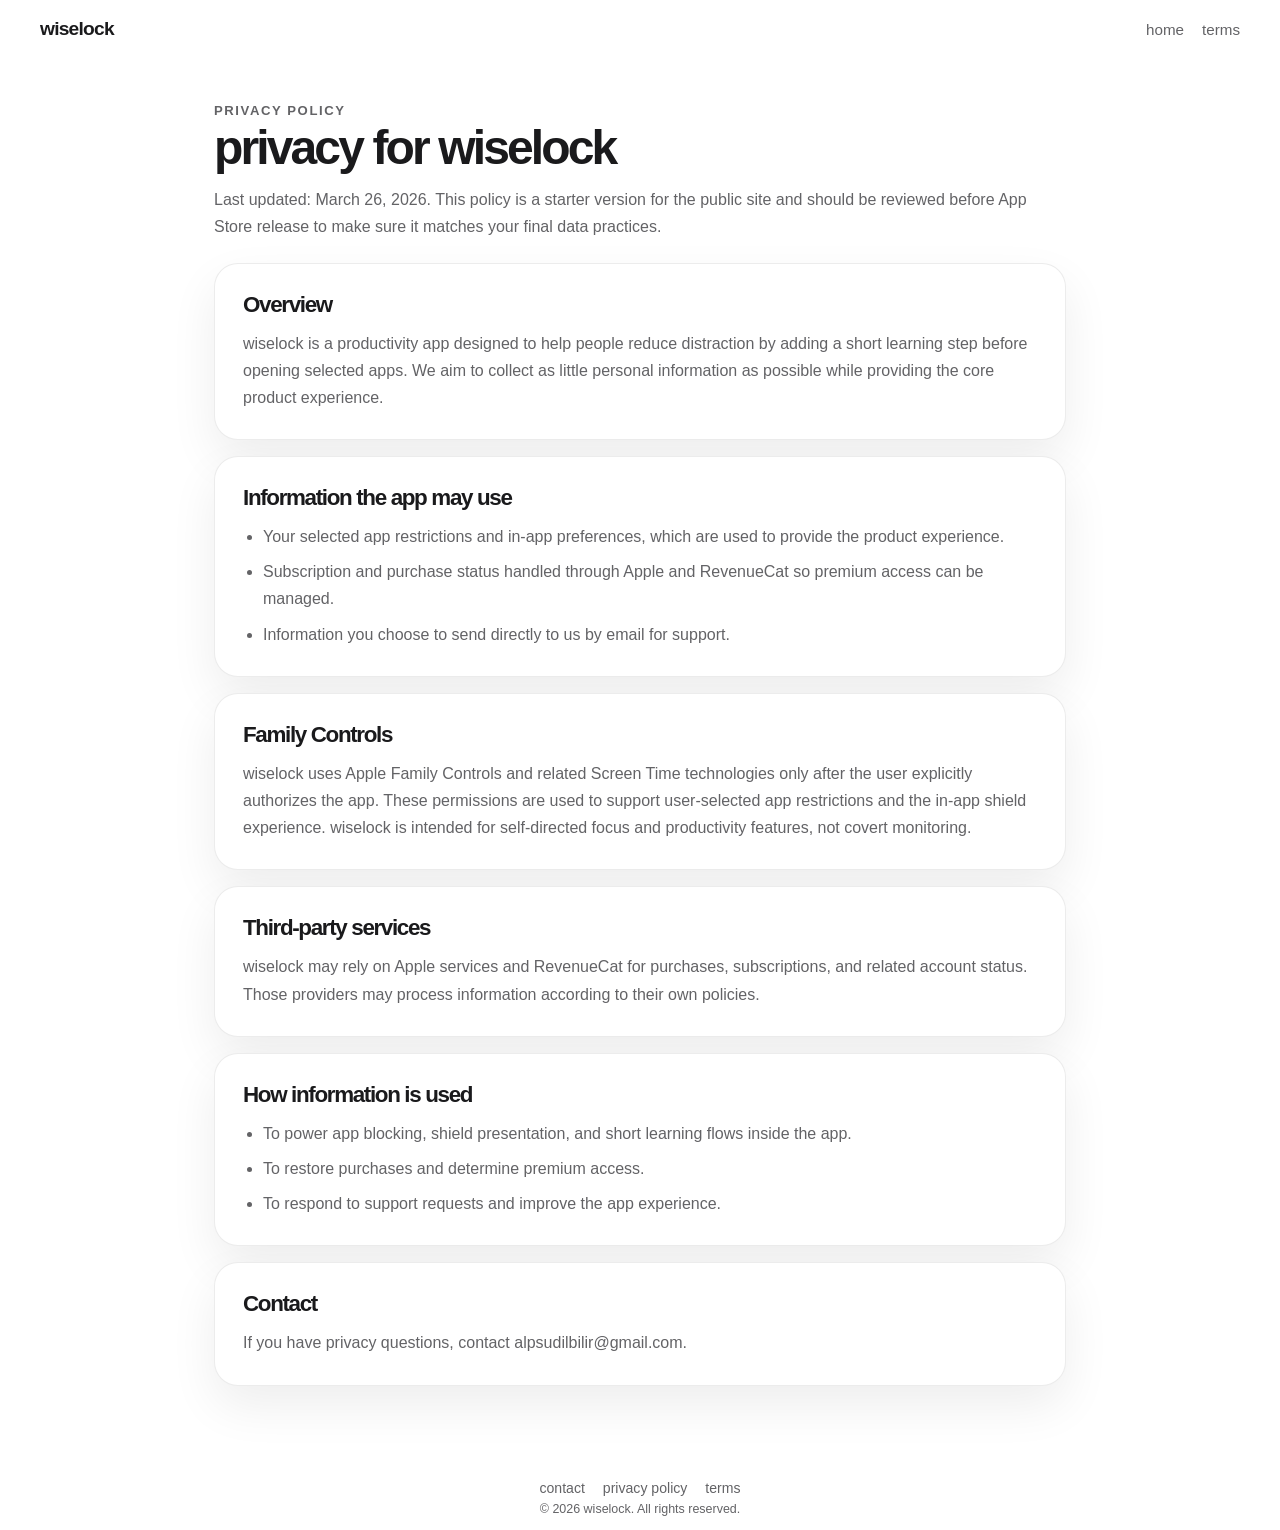
==== privacy/index.html @ d575c161 "Initial commit - wiselock landing page Made-with: Cursor" ====
<!DOCTYPE html>
<html lang="en">
<head>
  <meta charset="UTF-8">
  <meta name="viewport" content="width=device-width, initial-scale=1.0">
  <title>wiselock privacy</title>
  <meta name="description" content="Privacy policy for wiselock.">
  <link rel="icon" type="image/png" sizes="32x32" href="/favicon-32.png">
  <link rel="icon" type="image/png" sizes="180x180" href="/favicon.png">
  <link rel="apple-touch-icon" href="/favicon.png">
  <link rel="stylesheet" href="/styles.css">
</head>
<body>
  <div class="site-shell">
    <header class="site-header">
      <a class="brand" href="/">wiselock</a>
      <nav class="site-nav" aria-label="Primary">
        <a href="/">home</a>
        <a href="/terms/">terms</a>
      </nav>
    </header>

    <main class="legal-shell">
      <div class="legal-header">
        <p class="eyebrow">privacy policy</p>
        <h1>privacy for wiselock</h1>
        <p>
          Last updated: March 26, 2026. This policy is a starter version for the public site and should
          be reviewed before App Store release to make sure it matches your final data practices.
        </p>
      </div>

      <section class="legal-card">
        <h2>Overview</h2>
        <p class="legal-copy">
          wiselock is a productivity app designed to help people reduce distraction by adding a short
          learning step before opening selected apps. We aim to collect as little personal information
          as possible while providing the core product experience.
        </p>
      </section>

      <section class="legal-card">
        <h2>Information the app may use</h2>
        <ul class="legal-list">
          <li>Your selected app restrictions and in-app preferences, which are used to provide the product experience.</li>
          <li>Subscription and purchase status handled through Apple and RevenueCat so premium access can be managed.</li>
          <li>Information you choose to send directly to us by email for support.</li>
        </ul>
      </section>

      <section class="legal-card">
        <h2>Family Controls</h2>
        <p class="legal-copy">
          wiselock uses Apple Family Controls and related Screen Time technologies only after the user
          explicitly authorizes the app. These permissions are used to support user-selected app
          restrictions and the in-app shield experience. wiselock is intended for self-directed focus
          and productivity features, not covert monitoring.
        </p>
      </section>

      <section class="legal-card">
        <h2>Third-party services</h2>
        <p class="legal-copy">
          wiselock may rely on Apple services and RevenueCat for purchases, subscriptions, and related
          account status. Those providers may process information according to their own policies.
        </p>
      </section>

      <section class="legal-card">
        <h2>How information is used</h2>
        <ul class="legal-list">
          <li>To power app blocking, shield presentation, and short learning flows inside the app.</li>
          <li>To restore purchases and determine premium access.</li>
          <li>To respond to support requests and improve the app experience.</li>
        </ul>
      </section>

      <section class="legal-card">
        <h2>Contact</h2>
        <p class="legal-copy">
          If you have privacy questions, contact
          <a href="mailto:alpsudilbilir@gmail.com">alpsudilbilir@gmail.com</a>.
        </p>
      </section>
    </main>

    <footer class="site-footer site-footer--centered">
      <div class="footer-inner">
        <nav class="footer-links" aria-label="Footer">
          <a href="mailto:alpsudilbilir@gmail.com?subject=wiselock%20support">contact</a>
          <a href="/privacy/">privacy policy</a>
          <a href="/terms/">terms</a>
        </nav>
        <p class="footer-legal">© 2026 wiselock. All rights reserved.</p>
      </div>
    </footer>
  </div>
</body>
</html>
---- styles.css ----
:root {
  --accent: #ff5757;
  --accent-soft: rgba(255, 87, 87, 0.12);
  --text: #1a1a1c;
  --muted: #636366;
  --border: rgba(20, 20, 20, 0.08);
  --surface: #ffffff;
  --page: #ffffff;
  --shadow: 0 20px 48px rgba(20, 20, 20, 0.07);
  --radius-lg: 24px;
  --font-rounded: "SF Pro Rounded", "SF Pro Display", "SF Pro Text", ui-rounded, -apple-system, BlinkMacSystemFont, "Segoe UI", sans-serif;
}

* {
  box-sizing: border-box;
}

html, body {
  margin: 0;
}

html.page-home, .page-home body {
  height: 100%;
  overflow: hidden;
}

body {
  font-family: var(--font-rounded);
  color: var(--text);
  background: var(--page);
}

a {
  color: inherit;
  text-decoration: none;
}

/* ── shell ── */

.site-shell {
  width: min(1200px, calc(100% - 40px));
  margin: 0 auto;
  display: flex;
  flex-direction: column;
}

.site-shell--home {
  height: 100vh;
}


/* ── header / navbar ── */

.site-header {
  display: flex;
  align-items: center;
  justify-content: space-between;
  padding: 18px 0 0;
  flex-shrink: 0;
}

.brand {
  display: inline-flex;
  align-items: center;
  gap: 10px;
  font-size: 1.2rem;
  font-weight: 700;
  letter-spacing: -0.04em;
}

.brand-icon {
  display: block;
  width: 40px;
  height: 40px;
  border-radius: 10px;
  box-shadow: 0 2px 8px rgba(20, 20, 20, 0.08);
}

.brand-lock {
  color: var(--accent);
}

.brand:hover {
  color: var(--accent);
}

/* ── hero / main area ── */

.site-shell--home main {
  flex: 1;
  display: flex;
  align-items: center;
  min-height: 0;
}

.hero-main {
  display: grid;
  grid-template-columns: 1.1fr 0.9fr;
  gap: 16px;
  align-items: center;
  width: 100%;
}

.hero-copy {
  min-width: 0;
  text-align: center;
}

.hero-lead {
  position: relative;
  margin: 0;
  color: var(--text);
  font-size: clamp(2.2rem, 4.8vw, 3.4rem);
  font-weight: 600;
  letter-spacing: -0.04em;
  line-height: 1.22;
  min-height: 3em;
}

.hero-lead-highlight {
  color: var(--accent);
  font-weight: 700;
}

.hero-actions {
  margin-top: 36px;
  display: flex;
  justify-content: center;
}

.app-store-badge-link {
  display: inline-block;
  line-height: 0;
  transition: transform 160ms ease, opacity 160ms ease;
}

.app-store-badge-link:hover {
  transform: translateY(-2px);
  opacity: 0.92;
}

.app-store-badge-img {
  display: block;
  width: auto;
  height: 72px;
}

/* ── phone screenshot ── */

.hero-device-shot {
  margin: 0;
  justify-self: end;
  align-self: center;
  max-width: min(320px, 100%);
  border-radius: 50px;
  overflow: hidden;
  line-height: 0;
  filter: drop-shadow(0 22px 40px rgba(20, 20, 20, 0.14));
}

.hero-screenshot {
  display: block;
  width: 100%;
  height: auto;
  border-radius: 50px;
}

/* ── sr-only ── */

.sr-only {
  position: absolute;
  width: 1px;
  height: 1px;
  padding: 0;
  margin: -1px;
  overflow: hidden;
  clip: rect(0, 0, 0, 0);
  white-space: nowrap;
  border: 0;
}

/* ── typewriter ── */

.hero-typewriter {
  position: relative;
}

.typewriter-cursor {
  display: inline-block;
  margin-left: 3px;
  width: 2px;
  height: 0.72em;
  vertical-align: -0.08em;
  border-radius: 1px;
  background: var(--accent);
  animation: typewriter-cursor-blink 0.75s step-end infinite;
}

.typewriter-cursor--done {
  opacity: 0;
  width: 0;
  margin: 0;
  animation: none;
}

@keyframes typewriter-cursor-blink {
  50% {
    opacity: 0;
  }
}

@media (prefers-reduced-motion: reduce) {
  .typewriter-cursor {
    animation: none;
  }

  .typewriter-cursor--done {
    opacity: 0;
    width: 0;
    margin: 0;
  }
}

/* ── footer ── */

.site-footer {
  padding: 14px 0;
  flex-shrink: 0;
}

.site-footer--centered {
  display: flex;
  flex-direction: column;
  align-items: center;
  text-align: center;
}

.footer-inner {
  display: flex;
  flex-direction: column;
  align-items: center;
  gap: 6px;
}

.footer-links {
  display: flex;
  align-items: center;
  gap: 18px;
}

.footer-links a {
  color: var(--muted);
  font-size: 0.88rem;
}

.footer-links a:hover {
  color: var(--accent);
}

.footer-legal {
  margin: 0;
  font-size: 0.78rem;
  color: var(--muted);
}

/* ── legal pages ── */

.site-nav {
  display: flex;
  align-items: center;
  gap: 18px;
}

.site-nav a {
  color: var(--muted);
  font-size: 0.95rem;
}

.site-nav a:hover {
  color: var(--accent);
}

.legal-copy,
.legal-list {
  margin: 0;
  color: var(--muted);
  line-height: 1.7;
}

.legal-shell {
  padding: 48px 4px 0;
  max-width: 860px;
  margin: 0 auto;
}

.eyebrow {
  margin: 0 0 12px;
  color: var(--accent);
  font-size: 0.82rem;
  font-weight: 700;
  letter-spacing: 0.12em;
  text-transform: uppercase;
}

.legal-shell h1,
.legal-shell h2 {
  margin: 0;
  letter-spacing: -0.06em;
}

.legal-header {
  margin-bottom: 22px;
}

.legal-header p {
  margin: 12px 0 0;
  color: var(--muted);
  line-height: 1.7;
}

.legal-card {
  border: 1px solid var(--border);
  background: var(--surface);
  box-shadow: var(--shadow);
  margin-bottom: 16px;
  padding: 28px;
  border-radius: var(--radius-lg);
}

.legal-shell h1 {
  font-size: clamp(2rem, 4vw, 3rem);
  line-height: 1.08;
}

.legal-card h2 {
  font-size: 1.4rem;
  margin: 0;
  letter-spacing: -0.06em;
}

.legal-card > * + * {
  margin-top: 12px;
}

.legal-list {
  padding-left: 20px;
}

.legal-list li + li {
  margin-top: 8px;
}

.site-shell:not(.site-shell--home) .site-footer {
  margin-top: 64px;
}

.brand-footer {
  color: var(--muted);
}

/* ── responsive ── */

@media (max-width: 900px) {
  .hero-main {
    grid-template-columns: 1fr;
    gap: 32px;
  }

  .hero-device-shot {
    justify-self: center;
    max-width: min(260px, 70vw);
    order: 1;
  }

  .hero-copy {
    order: 0;
  }

  .hero-lead {
    font-size: clamp(1.8rem, 6vw, 2.6rem);
    min-height: auto;
  }

  html.page-home, .page-home body {
    overflow: auto;
    height: auto;
  }

  .site-shell--home {
    height: auto;
    min-height: 100vh;
  }
}

@media (max-width: 720px) {
  .site-shell {
    width: min(100% - 24px, 1200px);
  }

  .footer-links,
  .hero-actions {
    flex-wrap: wrap;
  }

  .app-store-badge-img {
    height: 60px;
  }

  .legal-card {
    border-radius: 22px;
  }
}
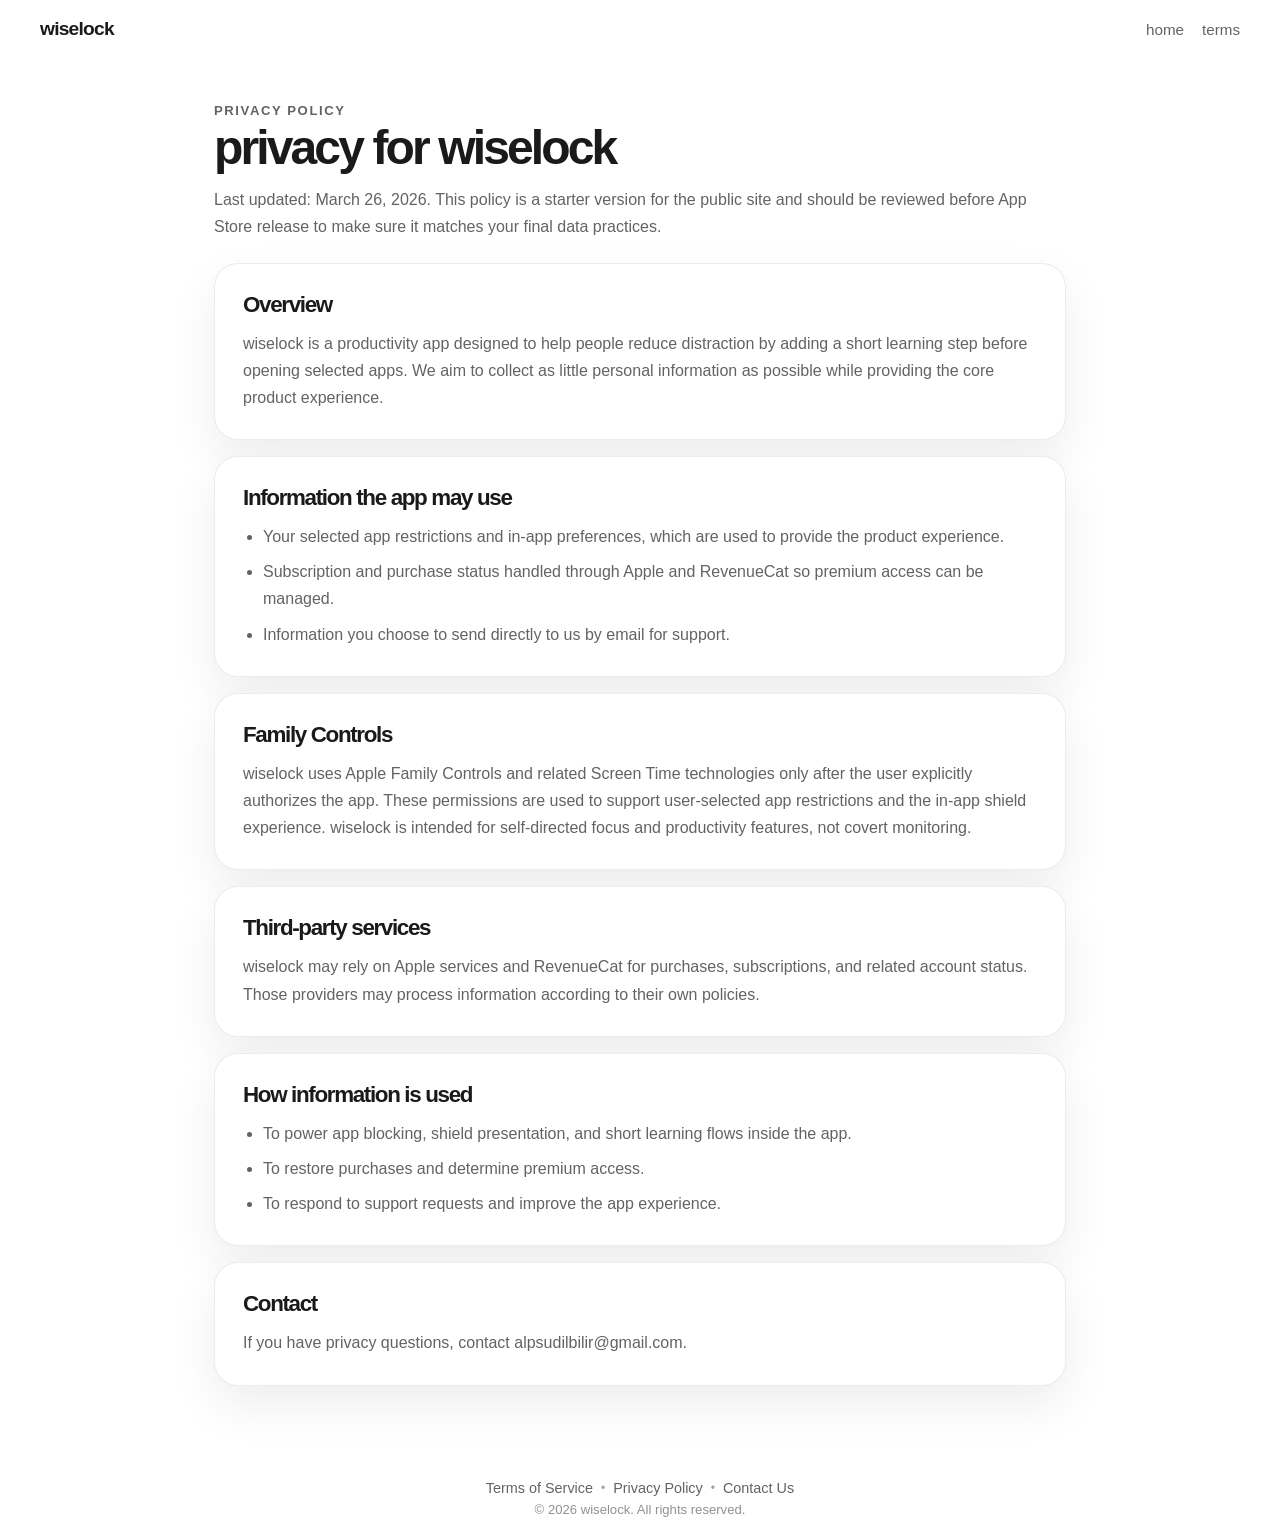
==== commit 8ab54044: "Update footer on all pages Made-with: Cursor" ====
--- a/privacy/index.html
+++ b/privacy/index.html
@@ -87,9 +87,11 @@
     <footer class="site-footer site-footer--centered">
       <div class="footer-inner">
         <nav class="footer-links" aria-label="Footer">
-          <a href="mailto:alpsudilbilir@gmail.com?subject=wiselock%20support">contact</a>
-          <a href="/privacy/">privacy policy</a>
-          <a href="/terms/">terms</a>
+          <a href="/terms/">Terms of Service</a>
+          <span class="footer-dot">•</span>
+          <a href="/privacy/">Privacy Policy</a>
+          <span class="footer-dot">•</span>
+          <a href="mailto:alpsudilbilir@gmail.com?subject=wiselock%20support">Contact Us</a>
         </nav>
         <p class="footer-legal">© 2026 wiselock. All rights reserved.</p>
       </div>
--- a/styles.css
+++ b/styles.css
@@ -245,22 +245,31 @@
 .footer-links {
   display: flex;
   align-items: center;
-  gap: 18px;
+  gap: 8px;
+  flex-wrap: wrap;
+  justify-content: center;
 }
 
 .footer-links a {
   color: var(--muted);
-  font-size: 0.88rem;
+  font-size: 0.9rem;
 }
 
 .footer-links a:hover {
   color: var(--accent);
 }
 
+.footer-dot {
+  color: var(--muted);
+  font-size: 0.75rem;
+  opacity: 0.6;
+}
+
 .footer-legal {
   margin: 0;
-  font-size: 0.78rem;
-  color: var(--muted);
+  font-size: 0.82rem;
+  color: var(--muted);
+  opacity: 0.7;
 }
 
 /* ── legal pages ── */
@@ -361,6 +370,14 @@
 /* ── responsive ── */
 
 @media (max-width: 900px) {
+  .site-header {
+    padding-bottom: 24px;
+  }
+
+  .site-shell--home main {
+    padding-top: 20px;
+  }
+
   .hero-main {
     grid-template-columns: 1fr;
     gap: 32px;
